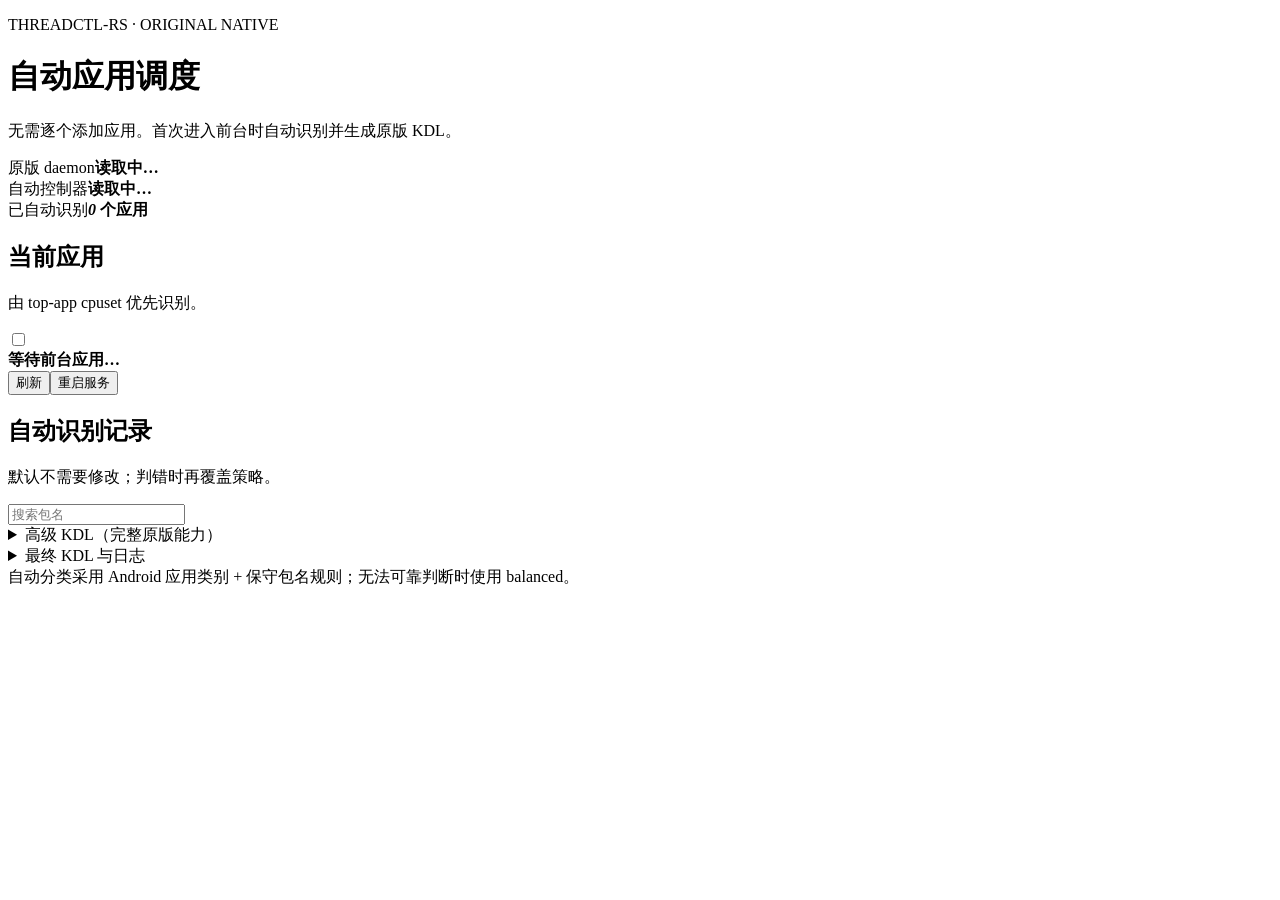
==== threadctl-module-auto-v1.1/webroot/index.html @ 6f04ef89 "threadctl auto v1.1: WebUI layout" ====
<!doctype html><html lang="zh-CN"><head><meta charset="utf-8"><meta name="viewport" content="width=device-width,initial-scale=1,viewport-fit=cover"><meta name="color-scheme" content="light dark"><title>ThreadCtl-rs Auto</title><link rel="stylesheet" href="./style.css"></head><body><main class="page"><header><div><p class="eyebrow">THREADCTL-RS · ORIGINAL NATIVE</p><h1>自动应用调度</h1><p class="sub">无需逐个添加应用。首次进入前台时自动识别并生成原版 KDL。</p></div><span id="dot" class="dot"></span></header><section class="grid"><article class="card"><span>原版 daemon</span><b id="daemon">读取中…</b></article><article class="card"><span>自动控制器</span><b id="autoState">读取中…</b></article><article class="card"><span>已自动识别</span><b><i id="count">0</i> 个应用</b></article></section><section class="panel current"><div class="row between"><div><h2>当前应用</h2><p>由 top-app cpuset 优先识别。</p></div><label class="switch"><input id="enabled" type="checkbox"><span></span></label></div><div id="currentBox" class="currentBox"><strong>等待前台应用…</strong></div><div class="actions"><button id="refresh" class="secondary">刷新</button><button id="restart" class="secondary">重启服务</button></div></section><section class="panel"><div class="row between"><div><h2>自动识别记录</h2><p>默认不需要修改；判错时再覆盖策略。</p></div><input id="search" class="search" placeholder="搜索包名"></div><div id="apps" class="apps"></div></section><details class="panel"><summary>高级 KDL（完整原版能力）</summary><div class="detail"><p>这里的内容会原样附加到自动生成的 KDL 后面。请使用原版 threadctl-rs KDL 语法。</p><textarea id="advanced" rows="12" spellcheck="false"></textarea><button id="saveAdvanced" class="primary">保存高级 KDL</button></div></details><details class="panel"><summary>最终 KDL 与日志</summary><div class="detail"><div class="actions"><button id="loadKdl" class="secondary">查看最终 KDL</button><button id="loadLog" class="secondary">查看日志</button></div><pre id="output">点击按钮查看。</pre></div></details><footer>自动分类采用 Android 应用类别 + 保守包名规则；无法可靠判断时使用 balanced。</footer></main><script type="module" src="./app.js"></script></body></html>
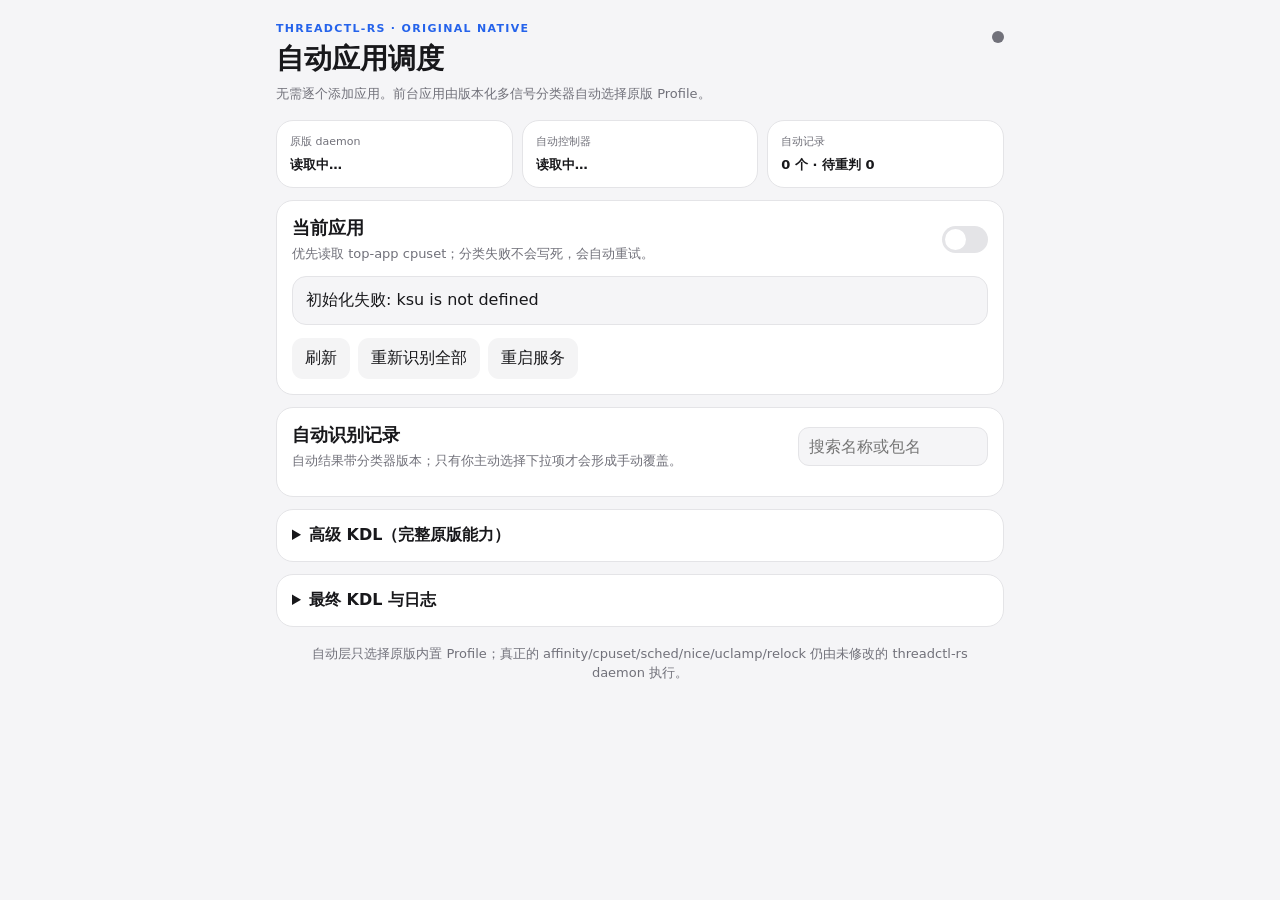
==== commit d4d1ce85: "feat: expose classifier version and full reclassification in WebUI" ====
--- a/threadctl-module-auto-v1.1/webroot/index.html
+++ b/threadctl-module-auto-v1.1/webroot/index.html
@@ -1 +1 @@
-<!doctype html><html lang="zh-CN"><head><meta charset="utf-8"><meta name="viewport" content="width=device-width,initial-scale=1,viewport-fit=cover"><meta name="color-scheme" content="light dark"><title>ThreadCtl-rs Auto</title><link rel="stylesheet" href="./style.css"></head><body><main class="page"><header><div><p class="eyebrow">THREADCTL-RS · ORIGINAL NATIVE</p><h1>自动应用调度</h1><p class="sub">无需逐个添加应用。首次进入前台时自动识别并生成原版 KDL。</p></div><span id="dot" class="dot"></span></header><section class="grid"><article class="card"><span>原版 daemon</span><b id="daemon">读取中…</b></article><article class="card"><span>自动控制器</span><b id="autoState">读取中…</b></article><article class="card"><span>已自动识别</span><b><i id="count">0</i> 个应用</b></article></section><section class="panel current"><div class="row between"><div><h2>当前应用</h2><p>由 top-app cpuset 优先识别。</p></div><label class="switch"><input id="enabled" type="checkbox"><span></span></label></div><div id="currentBox" class="currentBox"><strong>等待前台应用…</strong></div><div class="actions"><button id="refresh" class="secondary">刷新</button><button id="restart" class="secondary">重启服务</button></div></section><section class="panel"><div class="row between"><div><h2>自动识别记录</h2><p>默认不需要修改；判错时再覆盖策略。</p></div><input id="search" class="search" placeholder="搜索包名"></div><div id="apps" class="apps"></div></section><details class="panel"><summary>高级 KDL（完整原版能力）</summary><div class="detail"><p>这里的内容会原样附加到自动生成的 KDL 后面。请使用原版 threadctl-rs KDL 语法。</p><textarea id="advanced" rows="12" spellcheck="false"></textarea><button id="saveAdvanced" class="primary">保存高级 KDL</button></div></details><details class="panel"><summary>最终 KDL 与日志</summary><div class="detail"><div class="actions"><button id="loadKdl" class="secondary">查看最终 KDL</button><button id="loadLog" class="secondary">查看日志</button></div><pre id="output">点击按钮查看。</pre></div></details><footer>自动分类采用 Android 应用类别 + 保守包名规则；无法可靠判断时使用 balanced。</footer></main><script type="module" src="./app.js"></script></body></html>+<!doctype html><html lang="zh-CN"><head><meta charset="utf-8"><meta name="viewport" content="width=device-width,initial-scale=1,viewport-fit=cover"><meta name="color-scheme" content="light dark"><title>ThreadCtl-rs Auto</title><link rel="stylesheet" href="./style.css"></head><body><main class="page"><header><div><p class="eyebrow">THREADCTL-RS · ORIGINAL NATIVE</p><h1>自动应用调度</h1><p class="sub">无需逐个添加应用。前台应用由版本化多信号分类器自动选择原版 Profile。</p></div><span id="dot" class="dot"></span></header><section class="grid"><article class="card"><span>原版 daemon</span><b id="daemon">读取中…</b></article><article class="card"><span>自动控制器</span><b id="autoState">读取中…</b></article><article class="card"><span>自动记录</span><b><i id="count">0</i> 个 · 待重判 <i id="pending">0</i></b></article></section><section class="panel current"><div class="row between"><div><h2>当前应用</h2><p>优先读取 top-app cpuset；分类失败不会写死，会自动重试。</p></div><label class="switch"><input id="enabled" type="checkbox"><span></span></label></div><div id="currentBox" class="currentBox"><strong>等待前台应用…</strong></div><div class="actions"><button id="refresh" class="secondary">刷新</button><button id="reclassify" class="secondary">重新识别全部</button><button id="restart" class="secondary">重启服务</button></div></section><section class="panel"><div class="row between"><div><h2>自动识别记录</h2><p>自动结果带分类器版本；只有你主动选择下拉项才会形成手动覆盖。</p></div><input id="search" class="search" placeholder="搜索名称或包名"></div><div id="apps" class="apps"></div></section><details class="panel"><summary>高级 KDL（完整原版能力）</summary><div class="detail"><p>这里的内容会原样附加到自动生成的 KDL 后面。请使用原版 threadctl-rs KDL 语法。</p><textarea id="advanced" rows="12" spellcheck="false"></textarea><button id="saveAdvanced" class="primary">保存高级 KDL</button></div></details><details class="panel"><summary>最终 KDL 与日志</summary><div class="detail"><div class="actions"><button id="loadKdl" class="secondary">查看最终 KDL</button><button id="loadLog" class="secondary">查看日志</button></div><pre id="output">点击按钮查看。</pre></div></details><footer>自动层只选择原版内置 Profile；真正的 affinity/cpuset/sched/nice/uclamp/relock 仍由未修改的 threadctl-rs daemon 执行。</footer></main><script type="module" src="./app.js"></script></body></html>
--- a/threadctl-module-auto-v1.1/webroot/style.css
+++ b/threadctl-module-auto-v1.1/webroot/style.css
@@ -0,0 +1 @@
+:root{font-family:system-ui,-apple-system,"Segoe UI","Noto Sans SC",sans-serif;color-scheme:light dark;--bg:#f5f5f7;--card:#fff;--text:#18181b;--muted:#71717a;--border:#e4e4e7;--accent:#2563eb;--good:#16a34a;--bad:#dc2626;--chip:#f4f4f5} @media(prefers-color-scheme:dark){:root{--bg:#09090b;--card:#18181b;--text:#fafafa;--muted:#a1a1aa;--border:#27272a;--accent:#60a5fa;--good:#4ade80;--bad:#f87171;--chip:#27272a}}*{box-sizing:border-box}body{margin:0;background:var(--bg);color:var(--text)}button,input,select,textarea{font:inherit}.page{max-width:760px;margin:0 auto;padding:calc(22px + env(safe-area-inset-top)) 16px calc(34px + env(safe-area-inset-bottom))}header{display:flex;justify-content:space-between;gap:14px;margin-bottom:16px}.eyebrow{margin:0 0 5px;font-size:11px;font-weight:800;letter-spacing:.12em;color:var(--accent)}h1{margin:0 0 6px;font-size:28px}h2{margin:0 0 4px;font-size:18px}.sub,.panel p,footer{margin:0;color:var(--muted);font-size:13px;line-height:1.5}.dot{width:12px;height:12px;border-radius:50%;background:var(--muted);margin-top:9px}.dot.ok{background:var(--good)}.dot.bad{background:var(--bad)}.grid{display:grid;grid-template-columns:repeat(3,1fr);gap:9px;margin-bottom:12px}.card,.panel{background:var(--card);border:1px solid var(--border);border-radius:17px}.card{padding:13px}.card span{display:block;color:var(--muted);font-size:11px;margin-bottom:5px}.card b{font-size:13px}.card i{font-style:normal}.panel{padding:15px;margin-bottom:12px}.row{display:flex;align-items:center;gap:10px}.between{justify-content:space-between}.currentBox{margin:13px 0;background:var(--bg);border:1px solid var(--border);border-radius:14px;padding:13px}.currentBox strong{display:block;font-size:16px}.currentBox small{display:block;color:var(--muted);margin-top:5px}.pill{display:inline-block;margin-top:9px;background:var(--chip);border-radius:999px;padding:5px 9px;font-size:12px;font-weight:700}.actions{display:flex;gap:8px;margin-top:10px}button{border:0;border-radius:11px;padding:10px 13px;cursor:pointer}.primary{background:var(--accent);color:white}.secondary{background:var(--chip);color:var(--text)}.search{max-width:190px;border:1px solid var(--border);background:var(--bg);color:var(--text);border-radius:11px;padding:9px 10px}.apps{margin-top:10px}.app{display:grid;grid-template-columns:minmax(0,1fr) 130px;gap:9px;align-items:center;border-top:1px solid var(--border);padding:10px 0}.app:first-child{border-top:0}.app strong{display:block;font-size:14px}.app small{display:block;color:var(--muted);margin-top:3px;overflow:hidden;text-overflow:ellipsis}.app select{width:100%;border:1px solid var(--border);background:var(--bg);color:var(--text);border-radius:10px;padding:8px}summary{font-weight:700;cursor:pointer}.detail{padding-top:12px}textarea{width:100%;margin:9px 0;border:1px solid var(--border);border-radius:12px;background:var(--bg);color:var(--text);padding:11px;font-family:ui-monospace,SFMono-Regular,Menlo,monospace;font-size:12px}pre{white-space:pre-wrap;word-break:break-word;max-height:320px;overflow:auto;background:var(--bg);border:1px solid var(--border);border-radius:12px;padding:11px;font-size:11px}.switch{position:relative;width:46px;height:27px}.switch input{display:none}.switch span{position:absolute;inset:0;border-radius:999px;background:var(--border)}.switch span:after{content:"";position:absolute;width:21px;height:21px;left:3px;top:3px;border-radius:50%;background:white;transition:.15s}.switch input:checked+span{background:var(--accent)}.switch input:checked+span:after{transform:translateX(19px)}footer{text-align:center;padding:5px 8px}@media(max-width:580px){.grid{grid-template-columns:1fr 1fr}.card:last-child{grid-column:1/-1}.app{grid-template-columns:1fr}.search{max-width:145px}}
